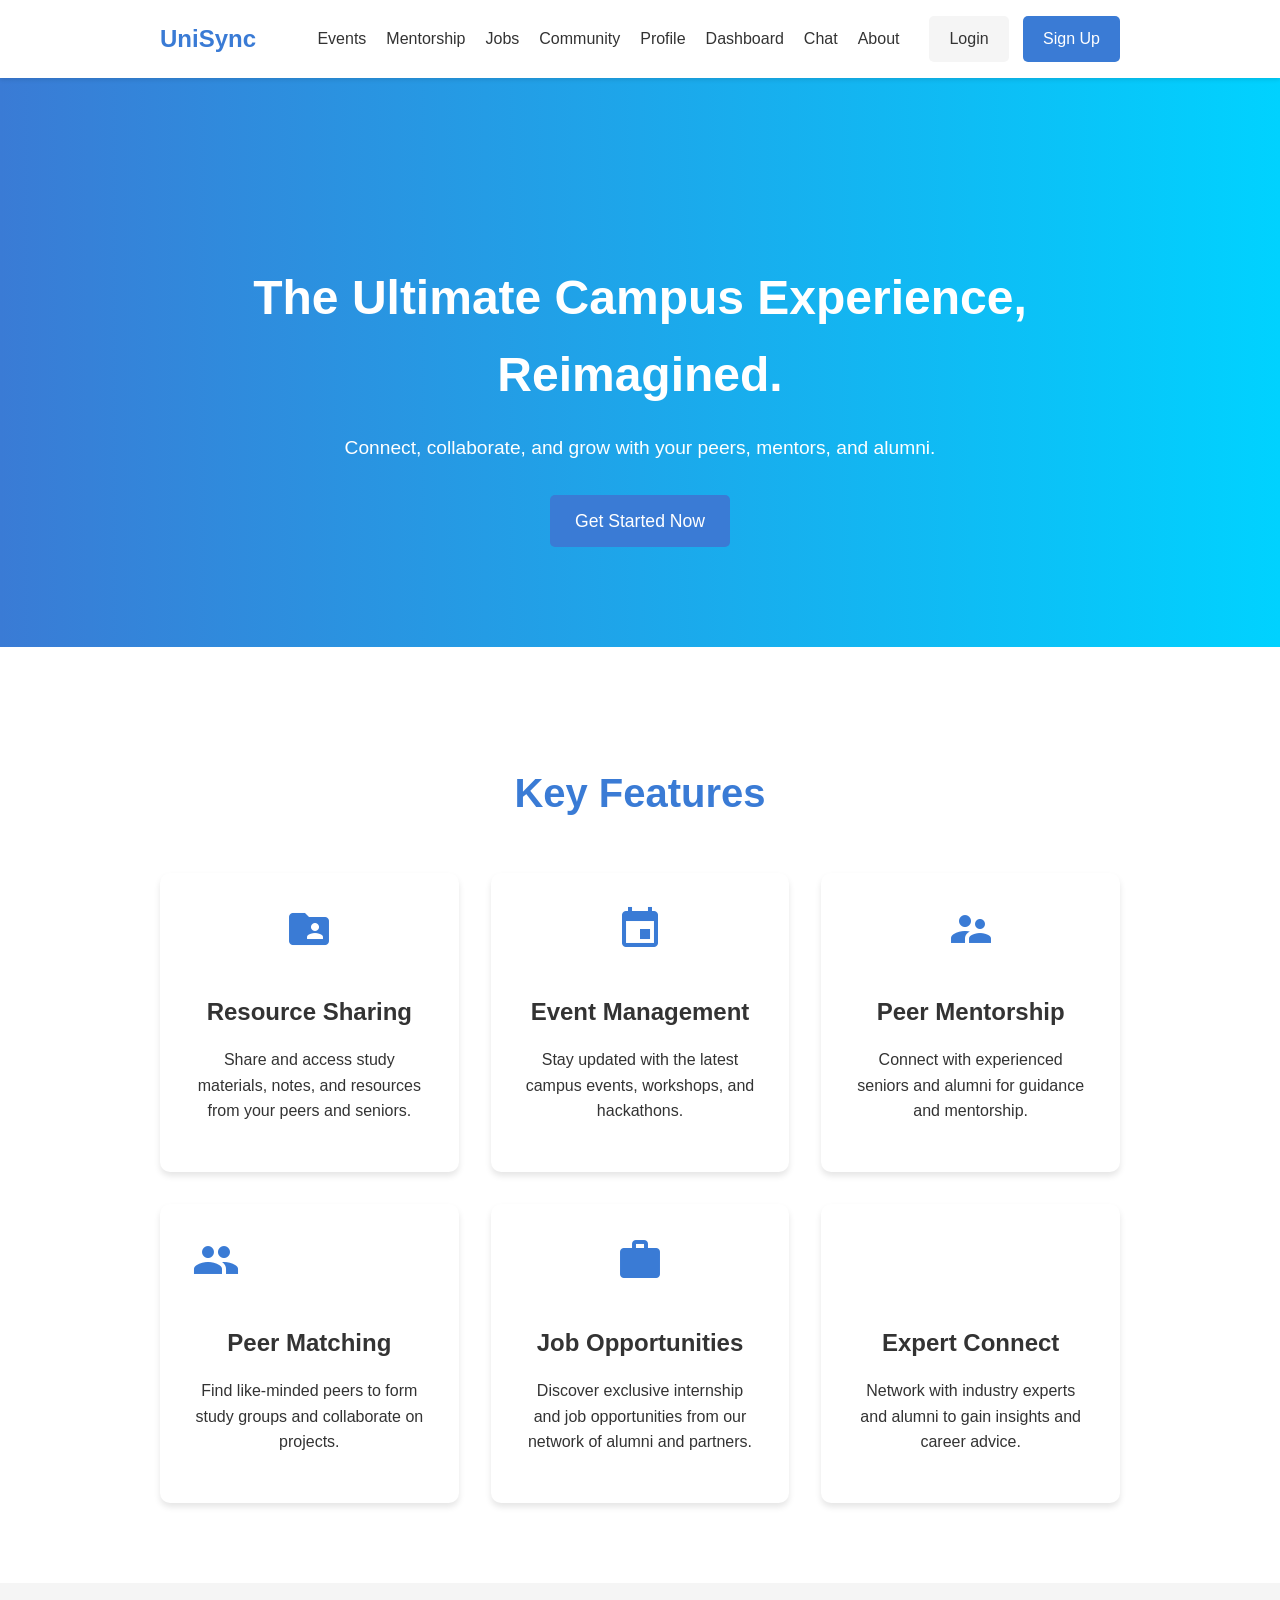
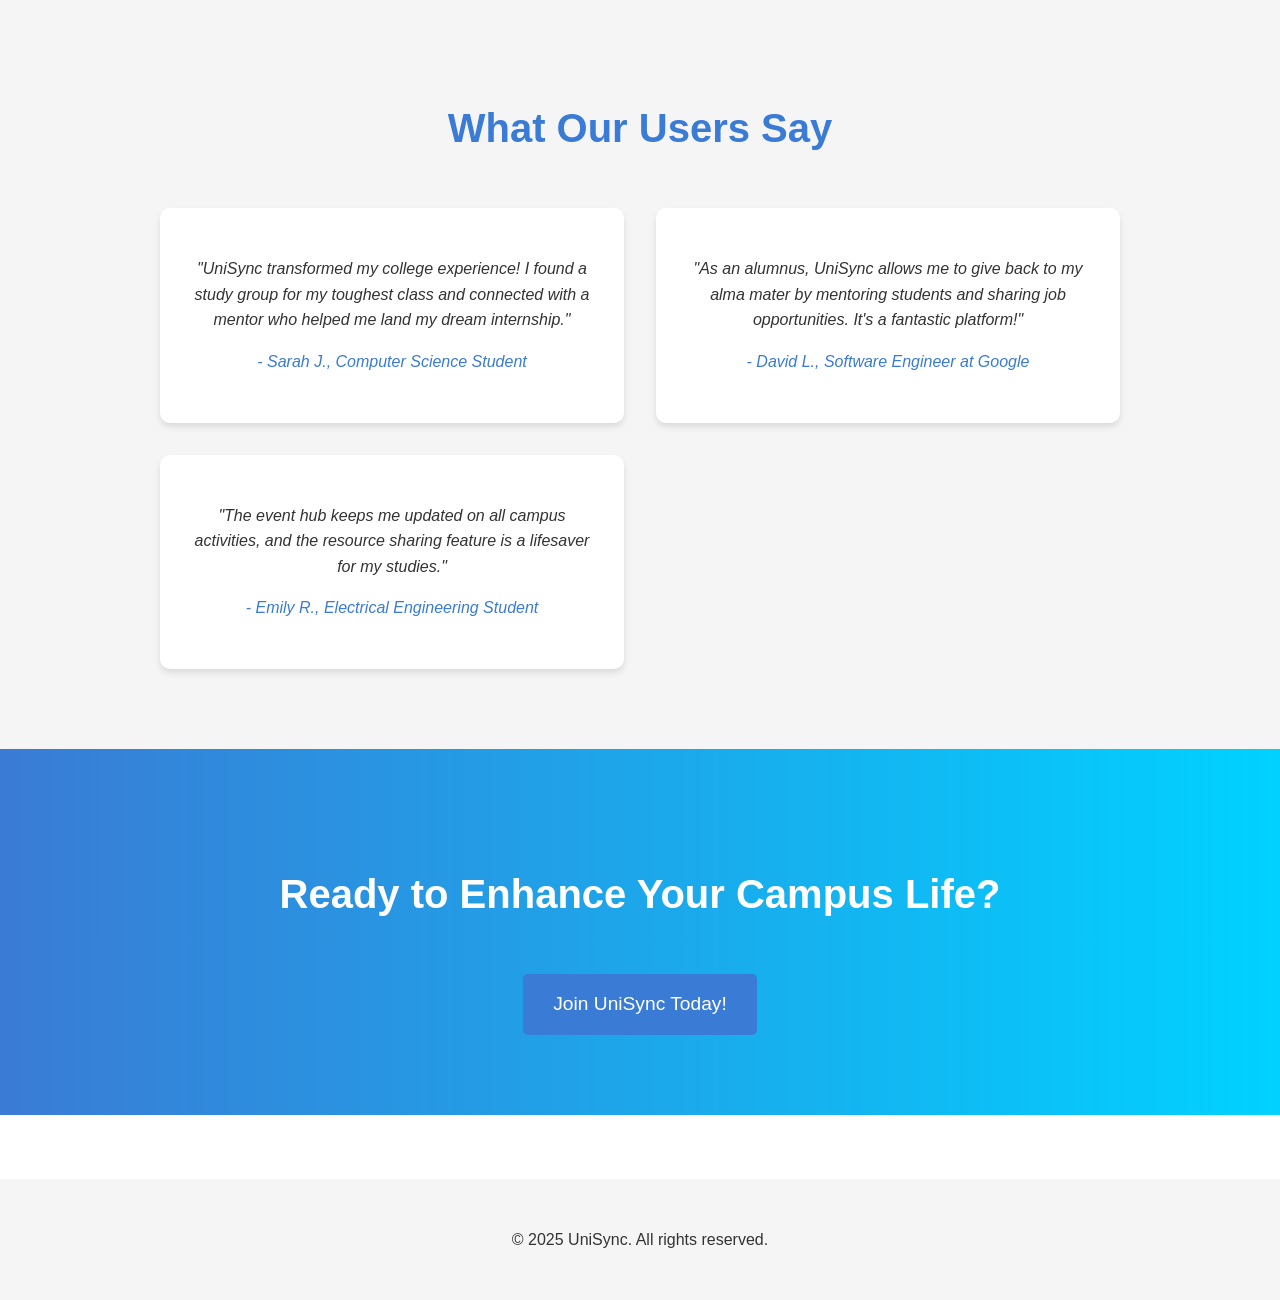
==== index.html @ 7d187633 "firstcommit" ====
<!DOCTYPE html>
<html lang="en">
<head>
    <meta charset="UTF-8">
    <meta name="viewport" content="width=device-width, initial-scale=1.0">
    <meta name="description" content="UniSync: Enhancing Student Experience - Connect, collaborate, and grow with your peers, mentors, and alumni.">
    <meta name="keywords" content="UniSync, student, mentor, collaboration, academic, resources, events, jobs, community, university, college">
    <title>UniSync - Your Campus Companion</title>
    <link rel="stylesheet" href="assets/css/style.css">
    <link href="https://fonts.googleapis.com/icon?family=Material+Icons" rel="stylesheet">
</head>
<body>
    <header>
        <nav>
            <div class="container">
                <a href="index.html" class="logo">UniSync</a>
                <div class="nav-right">
                    <div class="hamburger-menu">
                        <div class="line"></div>
                        <div class="line"></div>
                        <div class="line"></div>
                    </div>
                    <ul class="nav-links">
                        <li><a href="events.html">Events</a></li>
                        <li><a href="mentorship.html">Mentorship</a></li>
                        <li><a href="jobs.html">Jobs</a></li>
                        <li><a href="community.html">Community</a></li>
                        <li><a href="profile.html">Profile</a></li>
                        <li><a href="dashboard.html">Dashboard</a></li>
                        <li><a href="chat.html">Chat</a></li>
                        <li><a href="about.html">About</a></li>
                    </ul>
                    <div class="auth-buttons">
                        <a href="login.html" class="btn btn-secondary">Login</a>
                        <a href="signup.html" class="btn btn-primary">Sign Up</a>
                    </div>
                </div>
            </div>
        </nav>
    </header>

    <main>
        <section id="hero">
            <div class="container">
                <h1>The Ultimate Campus Experience, Reimagined.</h1>
                <p>Connect, collaborate, and grow with your peers, mentors, and alumni.</p>
                <a href="signup.html" class="btn btn-primary btn-hero">Get Started Now</a>
            </div>
        </section>

        <section id="features">
            <div class="container">
                <h2 class="section-title">Key Features</h2>
                <div class="features-grid">
                    <div class="feature-card">
                        <i class="material-icons">folder_shared</i>
                        <h3>Resource Sharing</h3>
                        <p>Share and access study materials, notes, and resources from your peers and seniors.</p>
                    </div>
                    <div class="feature-card">
                        <i class="material-icons">event</i>
                        <h3>Event Management</h3>
                        <p>Stay updated with the latest campus events, workshops, and hackathons.</p>
                    </div>
                    <div class="feature-card">
                        <i class="material-icons">supervisor_account</i>
                        <h3>Peer Mentorship</h3>
                        <p>Connect with experienced seniors and alumni for guidance and mentorship.</p>
                    </div>
                    <div class="feature-card">
                        <i class="material-icons">people_alt</i>
                        <h3>Peer Matching</h3>
                        <p>Find like-minded peers to form study groups and collaborate on projects.</p>
                    </div>
                    <div class="feature-card">
                        <i class="material-icons">work</i>
                        <h3>Job Opportunities</h3>
                        <p>Discover exclusive internship and job opportunities from our network of alumni and partners.</p>
                    </div>
                    <div class="feature-card">
                        <i class="material-icons">connect_without_contact</i>
                        <h3>Expert Connect</h3>
                        <p>Network with industry experts and alumni to gain insights and career advice.</p>
                    </div>
                </div>
            </div>
        </section>

        <section id="testimonials">
            <div class="container">
                <h2 class="section-title">What Our Users Say</h2>
                <div class="testimonial-grid">
                    <div class="testimonial-card">
                        <p>"UniSync transformed my college experience! I found a study group for my toughest class and connected with a mentor who helped me land my dream internship."</p>
                        <p class="testimonial-author">- Sarah J., Computer Science Student</p>
                    </div>
                    <div class="testimonial-card">
                        <p>"As an alumnus, UniSync allows me to give back to my alma mater by mentoring students and sharing job opportunities. It's a fantastic platform!"</p>
                        <p class="testimonial-author">- David L., Software Engineer at Google</p>
                    </div>
                    <div class="testimonial-card">
                        <p>"The event hub keeps me updated on all campus activities, and the resource sharing feature is a lifesaver for my studies."</p>
                        <p class="testimonial-author">- Emily R., Electrical Engineering Student</p>
                    </div>
                </div>
            </div>
        </section>

        <section id="cta">
            <div class="container">
                <h2 class="section-title">Ready to Enhance Your Campus Life?</h2>
                <a href="signup.html" class="btn btn-primary btn-large">Join UniSync Today!</a>
            </div>
        </section>
    </main>

    <footer>
        <div class="container">
            <p>&copy; 2025 UniSync. All rights reserved.</p>
        </div>
    </footer>

    <script src="assets/js/app.js"></script>
</body>
</html>
---- assets/css/style.css ----
:root {
    --primary-color: #3a7bd5;
    --secondary-color: #f5f5f5;
    --text-color: #333;
    --background-color: #fff;
    --container-width: 960px;
}

body {
    font-family: -apple-system, BlinkMacSystemFont, 'Segoe UI', Roboto, Oxygen, Ubuntu, Cantarell, 'Open Sans', 'Helvetica Neue', sans-serif;
    line-height: 1.6;
    color: var(--text-color);
    background-color: var(--background-color);
    margin: 0;
    padding: 0;
}

.container {
    width: var(--container-width);
    max-width: 100%;
    margin: 0 auto;
    padding: 0 20px;
}

header {
    background-color: var(--background-color);
    box-shadow: 0 2px 4px rgba(0,0,0,0.1);
    padding: 1rem 0;
    position: fixed;
    width: 100%;
    top: 0;
    z-index: 1000;
}

header .container {
    display: flex;
    justify-content: space-between;
    align-items: center;
}

.logo {
    font-size: 1.5rem;
    font-weight: bold;
    color: var(--primary-color);
    text-decoration: none;
}

.nav-right {
    display: flex;
    align-items: center;
}

.nav-links {
    list-style: none;
    margin: 0;
    padding: 0;
    display: flex;
}

.nav-links li {
    margin-left: 20px;
}

.nav-links a {
    text-decoration: none;
    color: var(--text-color);
    font-weight: 500;
    position: relative;
    padding-bottom: 5px;
    transition: color 0.3s ease;
}

.nav-links a::after {
    content: '';
    position: absolute;
    bottom: 0;
    left: 0;
    width: 0;
    height: 2px;
    background-color: var(--primary-color);
    transition: width 0.3s ease;
}

.nav-links a:hover::after, .nav-links a.active::after {
    width: 100%;
}

.nav-links a:hover, .nav-links a.active {
    color: var(--primary-color);
}

.auth-buttons {
    margin-left: 20px;
}

.auth-buttons .btn {
    margin-left: 10px;
}

.btn {
    padding: 10px 20px;
    border: none;
    border-radius: 5px;
    cursor: pointer;
    font-weight: 500;
    text-decoration: none;
    display: inline-block;
    transition: background-color 0.3s ease, color 0.3s ease;
}

.btn-primary {
    background-color: var(--primary-color);
    color: #fff;
}

.btn-primary:hover {
    background-color: #2a5a9a;
}

.btn-secondary {
    background-color: var(--secondary-color);
    color: var(--text-color);
}

.btn-secondary:hover {
    background-color: #e0e0e0;
}

#hero {
    background: linear-gradient(to right, #3a7bd5, #00d2ff);
    color: #fff;
    text-align: center;
    padding: 150px 0 100px;
    margin-top: 70px; /* To offset the fixed header */
}

#hero h1 {
    font-size: 3rem;
    margin-bottom: 1rem;
}

#hero p {
    font-size: 1.2rem;
    margin-bottom: 2rem;
}

.btn-hero {
    padding: 12px 25px;
    font-size: 1.1rem;
}

#features, #events, #mentorship, #jobs, #community, #profile, #dashboard, #chat, #about, #testimonials, #cta {
    padding: 80px 0;
}

.section-title {
    text-align: center;
    font-size: 2.5rem;
    margin-bottom: 3rem;
    color: var(--primary-color);
}

.features-grid {
    display: grid;
    grid-template-columns: repeat(auto-fit, minmax(250px, 1fr));
    gap: 2rem;
}

.feature-card {
    background-color: #fff;
    border-radius: 10px;
    padding: 2rem;
    text-align: center;
    box-shadow: 0 4px 6px rgba(0,0,0,0.1);
    transition: transform 0.3s ease, box-shadow 0.3s ease;
}

.feature-card:hover {
    transform: translateY(-5px);
    box-shadow: 0 6px 12px rgba(0,0,0,0.15);
}

.feature-card .material-icons {
    font-size: 3rem;
    color: var(--primary-color);
    margin-bottom: 1rem;
}

.feature-card h3 {
    font-size: 1.5rem;
    margin-bottom: 0.5rem;
}

.filter-bar {
    margin-bottom: 2rem;
    text-align: center;
}

.filter-bar label {
    font-weight: 500;
    margin-right: 10px;
}

.filter-bar select {
    padding: 8px 12px;
    border-radius: 5px;
    border: 1px solid #ccc;
}

.events-grid {
    display: grid;
    gap: 2rem;
}

.event-card {
    background-color: #fff;
    border-radius: 10px;
    display: flex;
    box-shadow: 0 4px 6px rgba(0,0,0,0.1);
    overflow: hidden;
    transition: transform 0.3s ease, box-shadow 0.3s ease;
}

.event-card:hover {
    transform: translateY(-5px);
    box-shadow: 0 6px 12px rgba(0,0,0,0.15);
}

.event-date {
    background-color: var(--primary-color);
    color: #fff;
    text-align: center;
    padding: 1.5rem;
    display: flex;
    flex-direction: column;
    justify-content: center;
    align-items: center;
}

.event-date .month {
    font-size: 1rem;
    font-weight: bold;
    text-transform: uppercase;
}

.event-date .day {
    font-size: 2.5rem;
    font-weight: bold;
}

.event-details {
    padding: 1.5rem;
}

.event-details h3 {
    font-size: 1.5rem;
    margin-top: 0;
    margin-bottom: 0.5rem;
}

.event-details .event-meta {
    font-size: 0.9rem;
    color: #777;
    margin-bottom: 1rem;
}

.event-details p {
    margin-bottom: 1rem;
}

.mentorship-grid {
    display: grid;
    grid-template-columns: repeat(auto-fit, minmax(300px, 1fr));
    gap: 2rem;
}

.mentor-card {
    background-color: #fff;
    border-radius: 10px;
    padding: 2rem;
    text-align: center;
    box-shadow: 0 4px 6px rgba(0,0,0,0.1);
    transition: transform 0.3s ease, box-shadow 0.3s ease;
}

.mentor-card:hover {
    transform: translateY(-5px);
    box-shadow: 0 6px 12px rgba(0,0,0,0.15);
}

.mentor-card img {
    width: 120px;
    height: 120px;
    border-radius: 50%;
    object-fit: cover;
    margin-bottom: 1rem;
}

.mentor-card h3 {
    font-size: 1.5rem;
    margin-bottom: 0.5rem;
}

.mentor-card .mentor-role {
    font-size: 1rem;
    font-weight: 500;
    color: var(--primary-color);
    margin-bottom: 1rem;
}

.mentor-card .mentor-bio {
    font-size: 0.9rem;
    color: #777;
    margin-bottom: 1rem;
}

.mentor-skills {
    display: flex;
    flex-wrap: wrap;
    justify-content: center;
    gap: 5px;
    margin-bottom: 1.5rem;
}

.mentor-skills span {
    background-color: var(--secondary-color);
    color: var(--primary-color);
    padding: 5px 15px;
    border-radius: 20px;
    font-size: 0.8rem;
    font-weight: 500;
}

.jobs-list {
    display: grid;
    gap: 1rem;
}

.job-item {
    background-color: #fff;
    border-radius: 10px;
    padding: 1.5rem;
    display: flex;
    justify-content: space-between;
    align-items: center;
    box-shadow: 0 4px 6px rgba(0,0,0,0.1);
    transition: transform 0.3s ease, box-shadow 0.3s ease;
}

.job-item:hover {
    transform: translateY(-5px);
    box-shadow: 0 6px 12px rgba(0,0,0,0.15);
}

.job-info h3 {
    font-size: 1.2rem;
    margin: 0;
}

.job-info .job-company {
    font-weight: 500;
    color: var(--primary-color);
}

.job-info .job-location {
    color: #777;
}

.job-description {
    background-color: #fafafa;
    padding: 1.5rem;
    border-radius: 0 0 10px 10px;
    display: none;
    margin-top: -10px;
    box-shadow: 0 4px 6px rgba(0,0,0,0.1) inset;
}

.job-description h4 {
    font-size: 1.2rem;
    color: var(--primary-color);
    margin-top: 0;
    margin-bottom: 1rem;
}

.job-description ul {
    list-style-position: inside;
    padding-left: 0;
}

.apply-btn {
    margin-top: 1rem;
}

#community {
    text-align: center;
}

#community p {
    font-size: 1.2rem;
    margin-bottom: 2rem;
}

.login-container {
    display: flex;
    justify-content: center;
    align-items: center;
    min-height: 100vh;
    background: linear-gradient(to right, #3a7bd5, #00d2ff);
    padding: 2rem 0;
}

.login-box {
    background-color: #fff;
    padding: 3rem;
    border-radius: 10px;
    box-shadow: 0 10px 20px rgba(0,0,0,0.2);
    text-align: center;
    width: 500px;
    max-width: 90%;
}

.login-box h2 {
    margin-top: 0;
    margin-bottom: 2rem;
    color: var(--primary-color);
}

.input-group {
    margin-bottom: 1.5rem;
    text-align: left;
}

.input-group label {
    display: block;
    margin-bottom: 0.5rem;
    font-weight: 500;
}

.input-group input, .input-group select {
    width: 100%;
    padding: 10px;
    border-radius: 5px;
    border: 1px solid #ccc;
}

.signup-link {
    margin-top: 2rem;
}

#profile .profile-header {
    display: flex;
    align-items: center;
    margin-bottom: 2rem;
}

#profile .profile-pic {
    width: 150px;
    height: 150px;
    border-radius: 50%;
    object-fit: cover;
    margin-right: 2rem;
}

#profile .profile-info h1 {
    margin: 0;
    font-size: 2.5rem;
}

#profile .profile-info p {
    font-size: 1.2rem;
    color: #777;
    margin: 0;
}

#profile .profile-details h2 {
    font-size: 2rem;
    color: var(--primary-color);
    margin-top: 2rem;
    margin-bottom: 1rem;
    border-bottom: 2px solid var(--primary-color);
    padding-bottom: 0.5rem;
}

#profile .interests-list {
    list-style: none;
    padding: 0;
    display: flex;
    flex-wrap: wrap;
}

#profile .interests-list li {
    background-color: var(--secondary-color);
    color: var(--primary-color);
    padding: 5px 15px;
    border-radius: 20px;
    margin-right: 10px;
    margin-bottom: 10px;
    font-weight: 500;
}

/* Community Page */
.community-grid {
    display: grid;
    grid-template-columns: repeat(auto-fit, minmax(300px, 1fr));
    gap: 2rem;
}

.community-card {
    background-color: #fff;
    border-radius: 10px;
    padding: 2rem;
    text-align: center;
    box-shadow: 0 4px 6px rgba(0,0,0,0.1);
    transition: transform 0.3s ease, box-shadow 0.3s ease;
}

.community-card:hover {
    transform: translateY(-5px);
    box-shadow: 0 6px 12px rgba(0,0,0,0.15);
}

.community-icon .material-icons {
    font-size: 3rem;
    color: var(--primary-color);
    margin-bottom: 1rem;
}

.community-details h3 {
    font-size: 1.5rem;
    margin-bottom: 0.5rem;
}

.community-details p {
    font-size: 0.9rem;
    color: #777;
    margin-bottom: 1rem;
}

.community-tags {
    display: flex;
    flex-wrap: wrap;
    justify-content: center;
    gap: 5px;
    margin-top: 1rem;
}

.community-tags span {
    background-color: var(--secondary-color);
    color: var(--primary-color);
    padding: 5px 10px;
    border-radius: 15px;
    font-size: 0.75rem;
}

/* Dashboard Page */
#dashboard .dashboard-grid {
    display: grid;
    grid-template-columns: 2fr 1fr;
    gap: 2rem;
}

#dashboard .dashboard-section {
    background-color: #fff;
    padding: 2rem;
    border-radius: 10px;
    box-shadow: 0 4px 6px rgba(0,0,0,0.1);
    margin-bottom: 2rem;
}

#dashboard .dashboard-section h3 {
    color: var(--primary-color);
    margin-top: 0;
    margin-bottom: 1.5rem;
    border-bottom: 2px solid var(--primary-color);
    padding-bottom: 0.5rem;
}

#dashboard .feed-post {
    margin-bottom: 1.5rem;
    padding-bottom: 1.5rem;
    border-bottom: 1px solid #eee;
}

#dashboard .feed-post:last-child {
    border-bottom: none;
    margin-bottom: 0;
    padding-bottom: 0;
}

#dashboard .feed-post h4 {
    margin-top: 0;
    margin-bottom: 0.5rem;
    font-size: 1.2rem;
}

#dashboard .feed-post .post-meta {
    font-size: 0.8rem;
    color: #777;
}

#dashboard .mentor-card {
    display: flex;
    align-items: center;
    margin-bottom: 1rem;
}

#dashboard .mentor-card img {
    width: 50px;
    height: 50px;
    border-radius: 50%;
    object-fit: cover;
    margin-right: 1rem;
}

#dashboard .mentor-card h4 {
    margin: 0;
    font-size: 1.1rem;
}

#dashboard .mentor-card p {
    margin: 0;
    font-size: 0.9rem;
    color: #777;
}

#dashboard .btn-small {
    padding: 5px 10px;
    font-size: 0.8rem;
}

#dashboard .event-list li {
    margin-bottom: 1rem;
}

#dashboard .event-list h4 {
    margin: 0;
    font-size: 1.1rem;
}

#dashboard .event-list p {
    margin: 0;
    font-size: 0.9rem;
    color: #777;
}

#dashboard .leaderboard-list li {
    margin-bottom: 0.5rem;
    font-weight: 500;
}

/* Chat Page */
#chat .chat-container {
    display: flex;
    height: 70vh;
    border: 1px solid #eee;
    border-radius: 10px;
    overflow: hidden;
    box-shadow: 0 4px 6px rgba(0,0,0,0.1);
}

#chat .chat-sidebar {
    width: 300px;
    border-right: 1px solid #eee;
    background-color: #f9f9f9;
    padding: 1.5rem;
    overflow-y: auto;
}

#chat .chat-sidebar h3 {
    margin-top: 0;
    color: var(--primary-color);
    border-bottom: 1px solid #eee;
    padding-bottom: 1rem;
    margin-bottom: 1.5rem;
}

#chat .conversation-list {
    list-style: none;
    padding: 0;
    margin: 0;
}

#chat .conversation-list li {
    display: flex;
    align-items: center;
    padding: 10px;
    border-radius: 5px;
    margin-bottom: 10px;
    cursor: pointer;
    transition: background-color 0.3s ease;
}

#chat .conversation-list li:hover, #chat .conversation-list li.active {
    background-color: var(--secondary-color);
}

#chat .conversation-list img {
    width: 40px;
    height: 40px;
    border-radius: 50%;
    object-fit: cover;
    margin-right: 10px;
}

#chat .conversation-info h4 {
    margin: 0;
    font-size: 1rem;
}

#chat .conversation-info p {
    margin: 0;
    font-size: 0.8rem;
    color: #777;
}

#chat .chat-main {
    flex-grow: 1;
    display: flex;
    flex-direction: column;
}

#chat .chat-header {
    display: flex;
    align-items: center;
    padding: 1rem 1.5rem;
    border-bottom: 1px solid #eee;
    background-color: #fff;
}

#chat .chat-header img {
    width: 40px;
    height: 40px;
    border-radius: 50%;
    object-fit: cover;
    margin-right: 10px;
}

#chat .chat-header h4 {
    margin: 0;
    font-size: 1.2rem;
}

#chat .chat-messages {
    flex-grow: 1;
    padding: 1.5rem;
    overflow-y: auto;
    background-color: #fdfdfd;
}

#chat .message {
    margin-bottom: 1rem;
    display: flex;
    flex-direction: column;
}

#chat .message p {
    background-color: var(--secondary-color);
    padding: 10px 15px;
    border-radius: 15px;
    max-width: 70%;
    margin: 0;
}

#chat .message.received p {
    background-color: #e0e0e0;
    align-self: flex-start;
}

#chat .message.sent p {
    background-color: var(--primary-color);
    color: #fff;
    align-self: flex-end;
}

#chat .message .timestamp {
    font-size: 0.7rem;
    color: #999;
    margin-top: 5px;
    align-self: flex-end;
}

#chat .message.received .timestamp {
    align-self: flex-start;
}

#chat .chat-input {
    display: flex;
    padding: 1rem 1.5rem;
    border-top: 1px solid #eee;
    background-color: #fff;
}

#chat .chat-input input {
    flex-grow: 1;
    padding: 10px;
    border: 1px solid #ccc;
    border-radius: 20px;
    margin-right: 10px;
}

#chat .chat-input button {
    border-radius: 20px;
}

/* About Page */
#about .about-intro {
    font-size: 1.1rem;
    text-align: center;
    margin-bottom: 3rem;
    max-width: 800px;
    margin-left: auto;
    margin-right: auto;
}

#about .team-section h3, #about .contact-section h3 {
    color: var(--primary-color);
    margin-bottom: 2rem;
    text-align: center;
}

#about .team-grid {
    display: grid;
    grid-template-columns: repeat(auto-fit, minmax(250px, 1fr));
    gap: 2rem;
    margin-bottom: 4rem;
}

#about .team-member-card {
    background-color: #fff;
    padding: 2rem;
    border-radius: 10px;
    box-shadow: 0 4px 6px rgba(0,0,0,0.1);
    text-align: center;
}

#about .team-member-card img {
    width: 120px;
    height: 120px;
    border-radius: 50%;
    object-fit: cover;
    margin-bottom: 1rem;
}

#about .team-member-card h4 {
    font-size: 1.5rem;
    margin-bottom: 0.5rem;
}

#about .team-member-card p {
    color: #777;
}

#about .contact-form {
    max-width: 600px;
    margin: 0 auto;
    background-color: #fff;
    padding: 3rem;
    border-radius: 10px;
    box-shadow: 0 4px 6px rgba(0,0,0,0.1);
}

#about .contact-form .input-group {
    margin-bottom: 1.5rem;
}

#about .contact-form label {
    display: block;
    margin-bottom: 0.5rem;
    font-weight: 500;
}

#about .contact-form input, #about .contact-form textarea {
    width: 100%;
    padding: 10px;
    border-radius: 5px;
    border: 1px solid #ccc;
}

#about .contact-form textarea {
    resize: vertical;
}

#about .contact-form button {
    width: 100%;
}

footer {
    background-color: var(--secondary-color);
    text-align: center;
    padding: 2rem 0;
    margin-top: 4rem;
}

/* Testimonials Section */
#testimonials {
    background-color: var(--secondary-color);
}

.testimonial-grid {
    display: grid;
    grid-template-columns: repeat(auto-fit, minmax(300px, 1fr));
    gap: 2rem;
}

.testimonial-card {
    background-color: #fff;
    padding: 2rem;
    border-radius: 10px;
    box-shadow: 0 4px 6px rgba(0,0,0,0.1);
    text-align: center;
}

.testimonial-card p {
    font-style: italic;
    margin-bottom: 1rem;
}

.testimonial-author {
    font-weight: 500;
    color: var(--primary-color);
}

/* CTA Section */
#cta {
    text-align: center;
    background: linear-gradient(to right, #3a7bd5, #00d2ff);
    color: #fff;
}

#cta .section-title {
    color: #fff;
}

#cta .btn-large {
    padding: 15px 30px;
    font-size: 1.2rem;
}

/* Responsive Design */
@media (max-width: 768px) {
    .nav-links {
        display: none;
    }

    .nav-right {
        width: 100%;
        justify-content: flex-end;
    }

    .auth-buttons {
        display: none; /* Hide login/signup buttons in mobile nav to save space */
    }

    .hamburger-menu {
        display: block;
        cursor: pointer;
    }

    .hamburger-menu .line {
        width: 25px;
        height: 3px;
        background-color: var(--text-color);
        margin: 5px 0;
    }

    .nav-links.active {
        display: flex;
        flex-direction: column;
        position: absolute;
        top: 70px;
        left: 0;
        background-color: #fff;
        width: 100%;
        padding: 1rem 0;
        box-shadow: 0 2px 4px rgba(0,0,0,0.1);
    }

    .nav-links.active li {
        margin: 10px 20px;
    }

    #hero h1 {
        font-size: 2.5rem;
    }

    .features-grid, .events-grid, .mentorship-grid, .jobs-list, .community-grid, .team-grid, .testimonial-grid {
        grid-template-columns: 1fr;
    }

    .event-card {
        flex-direction: column;
    }

    #profile .profile-header {
        flex-direction: column;
        text-align: center;
    }

    #profile .profile-pic {
        margin-right: 0;
        margin-bottom: 1rem;
    }

    #dashboard .dashboard-grid {
        grid-template-columns: 1fr;
    }

    #chat .chat-container {
        flex-direction: column;
        height: auto;
    }

    #chat .chat-sidebar {
        width: 100%;
        border-right: none;
        border-bottom: 1px solid #eee;
    }

    #chat .chat-main {
        height: 50vh;
    }
}
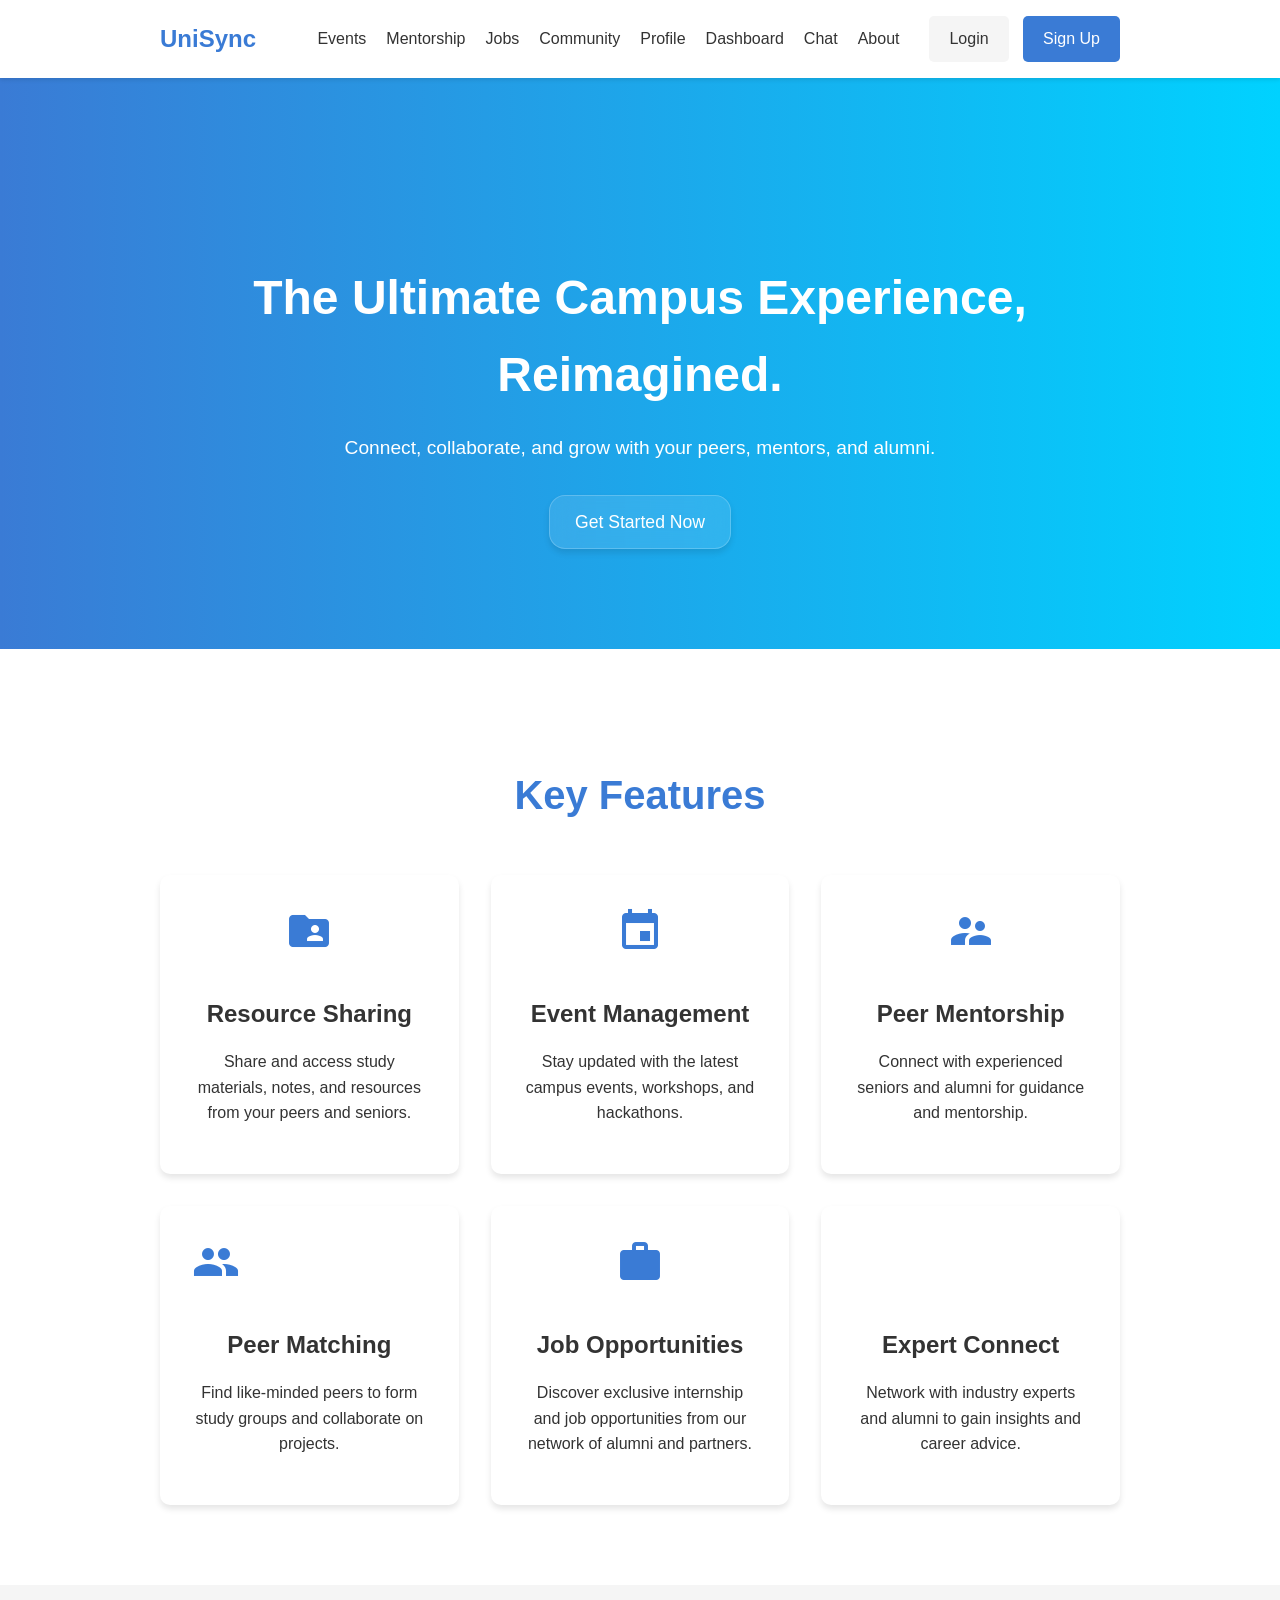
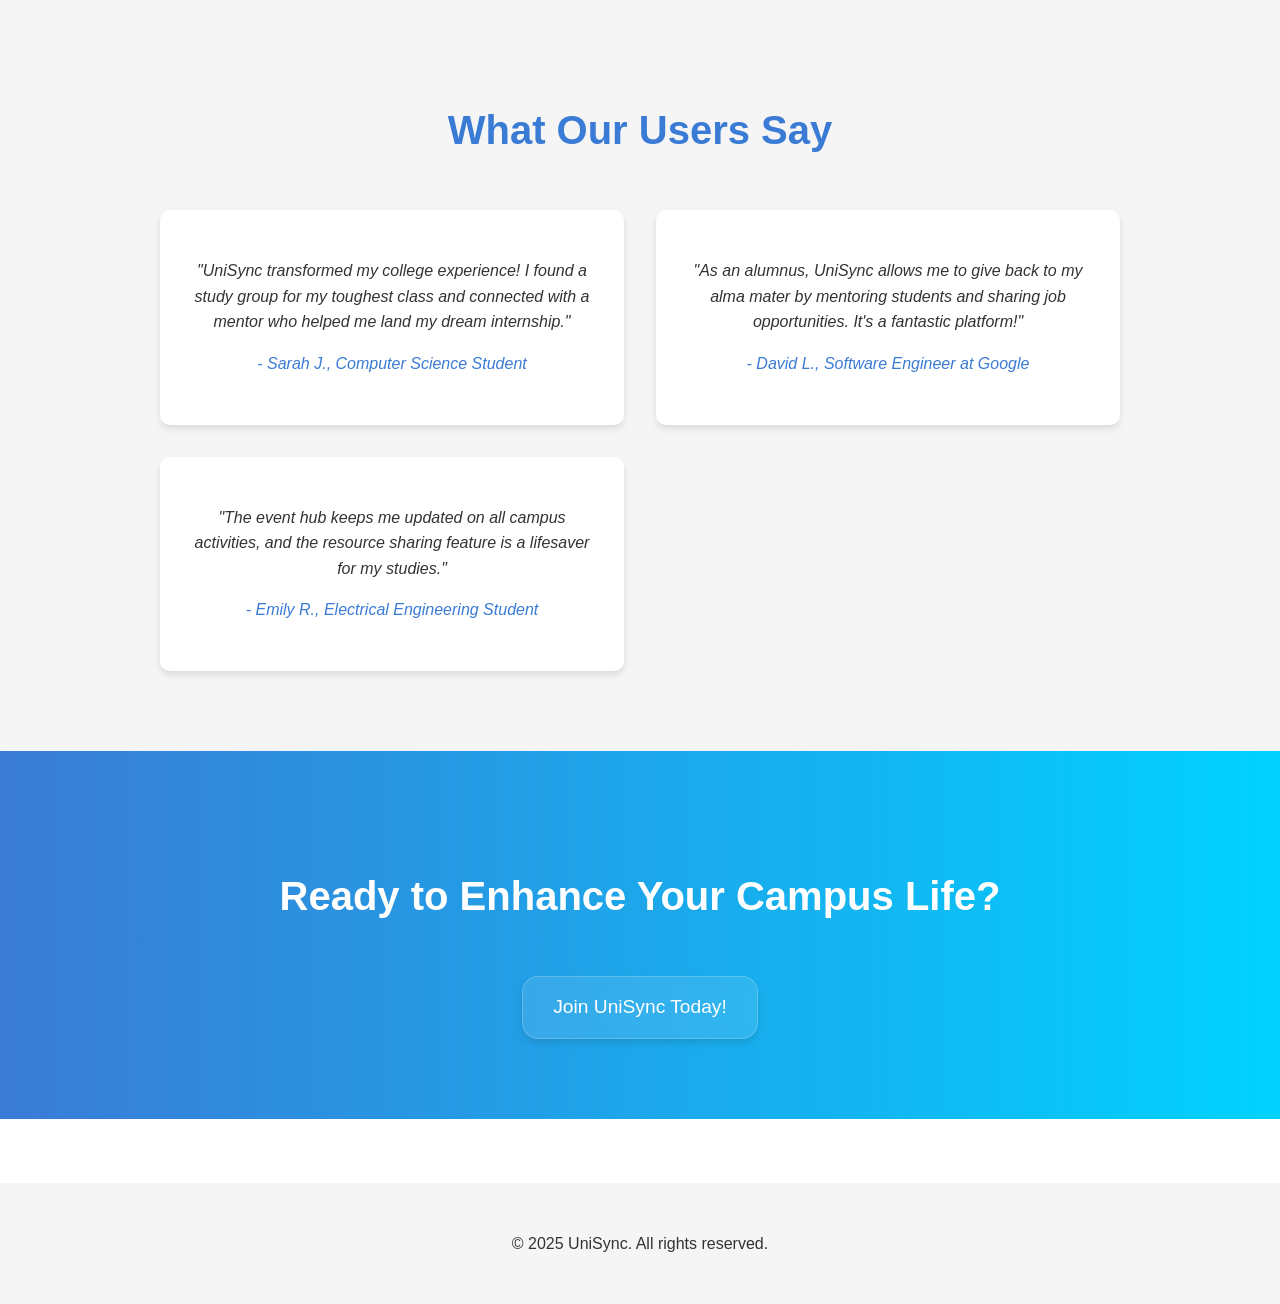
==== commit 2fbb1c58: "glassbuttons" ====
--- a/index.html
+++ b/index.html
@@ -44,7 +44,7 @@
             <div class="container">
                 <h1>The Ultimate Campus Experience, Reimagined.</h1>
                 <p>Connect, collaborate, and grow with your peers, mentors, and alumni.</p>
-                <a href="signup.html" class="btn btn-primary btn-hero">Get Started Now</a>
+                <a href="signup.html" class="btn btn-primary btn-hero glass-box">Get Started Now</a>
             </div>
         </section>
 
@@ -109,7 +109,7 @@
         <section id="cta">
             <div class="container">
                 <h2 class="section-title">Ready to Enhance Your Campus Life?</h2>
-                <a href="signup.html" class="btn btn-primary btn-large">Join UniSync Today!</a>
+                <a href="signup.html" class="btn btn-primary btn-large glass-box">Join UniSync Today!</a>
             </div>
         </section>
     </main>
--- a/assets/css/style.css
+++ b/assets/css/style.css
@@ -114,7 +114,7 @@
 }
 
 .btn-primary:hover {
-    background-color: #2a5a9a;
+    background-color: #6dabfd;
 }
 
 .btn-secondary {
@@ -125,7 +125,21 @@
 .btn-secondary:hover {
     background-color: #e0e0e0;
 }
-
+.glass-box {
+    /* 1. The semi-transparent background (the glass tint) */
+    background: rgba(255, 255, 255, 0.1);
+    /* 2. The blur effect on the background */
+    backdrop-filter: blur(15px); 
+    /* 3. The rounded corners */
+    border-radius: 1rem; /* 16px */   
+    /* 4. The subtle "edge" border */
+    border: 1px solid rgba(255, 255, 255, 0.2);  
+    /* 5. A shadow for depth */
+    box-shadow: 0 4px 6px rgba(0, 0, 0, 0.1);
+    /* Other styles for looks */
+    padding: 2rem;
+    color: white;
+}
 #hero {
     background: linear-gradient(to right, #3a7bd5, #00d2ff);
     color: #fff;
@@ -498,14 +512,88 @@
     font-weight: 500;
 }
 
+main.profile #profile .create-post-card .create-post-input-wrapper {
+    display: flex;
+    align-items: flex-start;
+    gap: 1rem;
+}
+
+main.profile #profile .profile-pic-small {
+    width: 3rem;  
+    height: 3rem;
+    border-radius: 9999px;
+    flex-shrink: 0;
+}
+
+main.profile #profile .create-post-textarea {
+    width: 100%;
+    min-height: 80px;
+    padding: 0.75rem;
+    border: 1px solid var(--border-light);
+    border-radius: var(--border-radius-lg);
+    font-family: 'Inter', sans-serif;
+    font-size: 1rem;
+    resize: vertical;
+    box-sizing: border-box; 
+}
+
+main.profile .create-post-textarea:focus {
+    outline: 2px solid var(--text-blue);
+    border-color: transparent;
+}
+
+main.profile .create-post-actions {
+    display: flex;
+    justify-content: flex-end;
+    margin-top: 1rem;
+}
+
+main.profile .my-posts-card .post-list {
+    list-style: none;
+    padding: 0;
+    margin: 0;
+}
+
+main.profile .post-item + .post-item {
+    margin-top: 1.5rem;
+    padding-top: 1.5rem;
+    border-top: 1px solid var(--border-light);
+}
+
+main.profile .post-header {
+    display: flex;
+    align-items: center;
+    gap: 1rem;
+    margin-bottom: 1rem;
+}
+
+main.profile .post-info h3 {
+    font-size: 1.125rem;
+    font-weight: 600;
+    margin: 0;
+    color: var(--text-primary);
+}
+
+main.profile .post-info .post-date {
+    font-size: 0.875rem;
+    color: var(--text-tertiary);
+}
+
+main.profile .post-content p {
+    color: var(--text-secondary);
+    line-height: 1.6;
+    margin: 0;
+    white-space: pre-wrap; 
+}
+
 /* Community Page */
-.community-grid {
+#community .community-grid {
     display: grid;
     grid-template-columns: repeat(auto-fit, minmax(300px, 1fr));
     gap: 2rem;
 }
 
-.community-card {
+#community .community-card {
     background-color: #fff;
     border-radius: 10px;
     padding: 2rem;
@@ -514,29 +602,29 @@
     transition: transform 0.3s ease, box-shadow 0.3s ease;
 }
 
-.community-card:hover {
+#community .community-card:hover {
     transform: translateY(-5px);
     box-shadow: 0 6px 12px rgba(0,0,0,0.15);
 }
 
-.community-icon .material-icons {
+#community .community-icon .material-icons {
     font-size: 3rem;
     color: var(--primary-color);
     margin-bottom: 1rem;
 }
 
-.community-details h3 {
+#community .community-details h3 {
     font-size: 1.5rem;
     margin-bottom: 0.5rem;
 }
 
-.community-details p {
+#community .community-details p {
     font-size: 0.9rem;
     color: #777;
     margin-bottom: 1rem;
 }
 
-.community-tags {
+#community .community-tags {
     display: flex;
     flex-wrap: wrap;
     justify-content: center;
@@ -544,7 +632,7 @@
     margin-top: 1rem;
 }
 
-.community-tags span {
+#community .community-tags span {
     background-color: var(--secondary-color);
     color: var(--primary-color);
     padding: 5px 10px;
@@ -552,19 +640,141 @@
     font-size: 0.75rem;
 }
 
-/* Dashboard Page */
+#community .btn.btn-primary {
+            display: inline-block;
+            text-decoration: none;
+            background-color: var(--primary-color);
+            color: #fff;
+            padding: 10px 16px;
+            border-radius: 6px;
+            font-weight: 600;
+            text-align: center;
+            cursor: pointer;
+            border: none;
+            transition: background-color 0.2s;
+            
+            /* This is new/adjusted to fit the centered card */
+            margin-top: 1rem; 
+        }
+        
+#community .btn.btn-primary:hover {
+            background-color: #0056b3;
+        }
+
+#community .filter-hidden {
+            display: none;
+        }
+
+#community .community-threads {
+            max-width: 800px;
+            margin: 40px auto; 
+            background-color: #ffffff;
+            border-radius: 8px;
+            box-shadow: 0 4px 12px rgba(0, 0, 0, 0.1);
+            overflow: hidden; 
+        }
+
+#community .filter-bar {
+            padding: 15px 25px;
+            background-color: #f9f9f9;
+            border-bottom: 1px solid #e0e0e0;
+            display: flex;
+            align-items: center;
+            gap: 10px; 
+        }
+
+#community .filter-bar label {
+            font-weight: 500;
+            color: #555;
+        }
+
+#community .filter-bar select {
+            padding: 8px 12px;
+            border-radius: 6px;
+            border: 1px solid #ccc;
+            font-size: 0.9rem;
+            background-color: #fff;
+        }
+        
+#community .thread-list {
+            padding: 0;
+            margin: 0;
+        }
+
+#community .thread-item {
+            padding: 20px 25px;
+            border-bottom: 1px solid #e0e0e0;
+        }
+        
+#community .thread-item:last-child {
+            border-bottom: none;
+        }
+        
+
+#community .thread-item:hover {
+            background-color: #fafcff;
+        }
+
+#community .thread-item h4 {
+            font-size: 1.1rem; 
+            font-weight: 600;
+            color: #007bff; 
+            margin: 0 0 8px 0;
+        }
+
+#community .thread-item .thread-meta {
+            font-size: 0.85rem; 
+            color: #666;
+            margin: 0 0 10px 0;
+        }
+
+#community .thread-item p {
+            font-size: 0.95rem; 
+            color: #444;
+            line-height: 1.5;
+            margin: 0;
+        }
+        
+#community .thread-item {
+            display: flex !important;
+            flex-direction: column !important;
+        }
+
+#community .filter-hidden {
+            display: none !important; 
+        }
+
+/*Dashboard Page*/
+#dashboard {
+    padding: 80px 0;
+}
+
+#dashboard .section-title {
+    text-align: center; 
+    margin-bottom: 2rem;
+}
+
 #dashboard .dashboard-grid {
     display: grid;
-    grid-template-columns: 2fr 1fr;
+    grid-template-columns: repeat(auto-fit, minmax(350px, 1fr));
     gap: 2rem;
+    grid-template-columns: repeat(auto-fit, minmax(350px, 1fr));
 }
 
 #dashboard .dashboard-section {
     background-color: #fff;
+    border-radius: 10px;
+    box-shadow: 0 4px 12px rgba(0, 0, 0, 0.05);
     padding: 2rem;
-    border-radius: 10px;
-    box-shadow: 0 4px 6px rgba(0,0,0,0.1);
-    margin-bottom: 2rem;
+    display: flex;
+    flex-direction: column;
+    transition: transform 0.3s ease, box-shadow 0.3s ease;
+    margin-bottom: 0; 
+}
+
+#dashboard .dashboard-section:hover {
+    transform: translateY(-5px);
+    box-shadow: 0 6px 16px rgba(0, 0, 0, 0.08);
 }
 
 #dashboard .dashboard-section h3 {
@@ -573,80 +783,325 @@
     margin-bottom: 1.5rem;
     border-bottom: 2px solid var(--primary-color);
     padding-bottom: 0.5rem;
-}
-
-#dashboard .feed-post {
+    font-size: 1.4rem; 
+}
+
+.widget-header {
+    display: flex;
+    justify-content: space-between;
+    align-items: center;
     margin-bottom: 1.5rem;
-    padding-bottom: 1.5rem;
-    border-bottom: 1px solid #eee;
-}
-
-#dashboard .feed-post:last-child {
+}
+
+.widget-header h3 {
+    margin-bottom: 0;
     border-bottom: none;
-    margin-bottom: 0;
     padding-bottom: 0;
 }
 
-#dashboard .feed-post h4 {
+.h4-margin-top {
+    margin-top: 1.5rem;
+}
+
+/* Widget-Specific Styles*/
+/* --- Welcome Widget --- */
+.welcome-widget h3 {
+    font-size: 1.8rem;
+    color: var(--text-color);
+    border-bottom: none;
+    padding-bottom: 0;
+    margin-bottom: 0.5rem;
+}
+.welcome-widget .subtitle {
+    font-size: 1.1rem;
+    color: #555;
     margin-top: 0;
+}
+.quick-actions {
+    display: flex;
+    gap: 1rem;
+    flex-wrap: wrap;
+    margin-top: 1.5rem;
+}
+.quick-actions .btn {
+    display: flex;
+    align-items: center;
+    gap: 0.5rem; 
+}
+.quick-actions .btn .badge {
+    background-color: #e74c3c;
+    color: white;
+    border-radius: 50%;
+    padding: 2px 8px;
+    font-size: 0.8rem;
+    margin-left: 0.25rem;
+}
+
+/* --- Schedule Widget --- */
+.schedule-list {
+    display: flex;
+    flex-direction: column;
+    gap: 0.5rem;
+}
+.schedule-item {
+    display: flex;
+    justify-content: space-between;
+    align-items: center;
+    padding: 1rem;
+    border-radius: 8px;
+    transition: background-color 0.2s ease;
+}
+.schedule-item:hover {
+    background-color: #f9f9f9;
+}
+.schedule-item.suggested {
+    background-color: #fffaf0;
+    border-left: 4px solid #ffc107;
+}
+.schedule-info h4 {
+    margin: 0;
+    font-size: 1.1rem;
+    font-weight: 500;
+}
+.schedule-info p {
+    margin: 0;
+    font-size: 0.9rem;
+    color: #777;
+}
+.schedule-tag {
+    font-size: 0.8rem;
+    font-weight: 600;
+    padding: 0.25rem 0.75rem;
+    border-radius: 15px;
+    white-space: nowrap;
+}
+.schedule-tag.registered { background-color: #d4edda; color: #155724; }
+.schedule-tag.suggested { background-color: #fff3cd; color: #856404; }
+.schedule-tag.deadline { background-color: #f8d7da; color: #721c24; }
+
+/*Widget 3: Suggested */
+.suggested-widget .material-icons {
+    font-size: 1.5rem; 
+    color: #3a7bd5;
+    margin-top: 0.5rem;
+    display: inline-block;   
+    vertical-align: middle; 
+    margin-right: 0.5rem;    
+    margin-bottom: 0.25rem; 
+}
+
+.suggested-widget h4 {
+    margin: 0 0 0.25rem 0;
+    font-size: 1.2rem;
+    font-weight: 600;
+    border: none; 
+    padding: 0;
+    color: #333; 
+    transition: color 0.1s ease-out; 
+    cursor: pointer; 
+    display: inline-block;  
+    vertical-align: middle;  
+    margin-top: 0.5rem; 
+    margin-bottom: 0.5rem;   
+}
+.suggested-widget p {
+    margin: 0 0 0.75rem 0;
+    font-size: 0.9rem;
+    color: #777;
+    line-height: 1.4;
+    transition: color 0.1s ease-out;
+    margin-top: 0.5rem;
     margin-bottom: 0.5rem;
-    font-size: 1.2rem;
-}
-
-#dashboard .feed-post .post-meta {
-    font-size: 0.8rem;
-    color: #777;
-}
-
-#dashboard .mentor-card {
-    display: flex;
-    align-items: center;
-    margin-bottom: 1rem;
-}
-
-#dashboard .mentor-card img {
-    width: 50px;
-    height: 50px;
+}
+.suggested-widget .community-suggestion-item {
+    padding: 1rem;
+    border-radius: 8px;
+    margin-bottom: 0.8rem; 
+    transition: background-color 0.2s ease-out;
+}
+
+.suggested-widget .community-suggestion-item:hover {
+    background-color: #f9f9f9; 
+}
+
+.suggested-widget .btn {
+    margin-bottom: 1.5rem; 
+    margin-top: 0.5rem;
+}
+
+/* Widget 4: Mentoring */
+.mentor-scroll {
+    display: flex;
+    overflow-x: auto;
+    gap: 1.5rem;
+    padding: 0.5rem 0.25rem 1rem 0.25rem;
+}
+.mentor-card-small {
+    text-align: center;
+    min-width: 100px;
+    display: flex;
+    flex-direction: column;
+    align-items: center;
+}
+.mentor-card-small img {
+    width: 60px;
+    height: 60px;
+    border-radius: 50%;
+    margin-bottom: 0.5rem;
+    object-fit: cover;
+}
+.mentor-card-small h5 {
+    margin: 0 0 0.5rem 0;
+    font-size: 0.9rem;
+    font-weight: 500;
+}
+.recent-messages .message-preview {
+    display: flex;
+    gap: 1rem;
+    align-items: center;
+    padding: 0.75rem;
+    border-radius: 8px;
+    text-decoration: none;
+    color: var(--text-color);
+    transition: background-color 0.2s ease;
+}
+.recent-messages .message-preview:hover {
+    background-color: #f9f9f9;
+}
+.recent-messages .message-preview img {
+    width: 40px;
+    height: 40px;
     border-radius: 50%;
     object-fit: cover;
-    margin-right: 1rem;
-}
-
-#dashboard .mentor-card h4 {
+}
+.recent-messages .message-info h5 {
+    margin: 0;
+    font-weight: 600;
+    font-size: 1rem;
+}
+.recent-messages .message-info p {
+    margin: 0;
+    font-size: 0.9rem;
+    color: #555;
+    white-space: nowrap;
+    overflow: hidden;
+    text-overflow: ellipsis;
+    max-width: 250px;
+}
+
+/* --- Career Hub Widget --- */
+.job-recommendation {
+    display: flex;
+    justify-content: space-between;
+    align-items: center;
+    padding: 1rem;
+    border-radius: 8px;
+    transition: background-color 0.2s ease;
+}
+.career-widget-header h3 {
+    flex-grow: 1; 
+    border-bottom: 2px solid var(--primary-color);
+    padding-bottom: 0.5rem;
+    margin-right: 1.5rem; 
+}
+.job-recommendation:hover {
+    background-color: #f9f9f9;
+}
+.job-recommendation .job-info h4 {
     margin: 0;
     font-size: 1.1rem;
-}
-
-#dashboard .mentor-card p {
+    font-weight: 500;
+}
+.job-recommendation .job-info p {
     margin: 0;
     font-size: 0.9rem;
     color: #777;
 }
 
-#dashboard .btn-small {
-    padding: 5px 10px;
-    font-size: 0.8rem;
-}
-
-#dashboard .event-list li {
-    margin-bottom: 1rem;
-}
-
-#dashboard .event-list h4 {
-    margin: 0;
-    font-size: 1.1rem;
-}
-
-#dashboard .event-list p {
-    margin: 0;
+/* --- Progress Widget --- */
+.progress-widget {
+    text-align: center;
+}
+.progress-widget h3{
+    text-align: left;
+}
+.progress-widget .rank {
+    font-size: 1.2rem;
+    color: #555;
+    margin: 0;
+}
+.progress-widget .rank strong {
+    color: var(--primary-color);
+    font-size: 1.6rem;
+}
+.progress-widget p {
+    margin-top: 0.25rem;
+}
+.progress-bar {
+    width: 100%;
+    background-color: #e0e0e0;
+    border-radius: 10px;
+    height: 10px;
+    overflow: hidden;
+    margin: 1rem 0 0.5rem 0;
+}
+.progress-bar-inner {
+    height: 100%;
+    background-color: var(--primary-color);
+    border-radius: 10px;
+}
+.progress-text {
     font-size: 0.9rem;
     color: #777;
 }
-
-#dashboard .leaderboard-list li {
-    margin-bottom: 0.5rem;
-    font-weight: 500;
-}
+.recent-badges {
+    margin-top: 1.5rem;
+}
+.badge-icon {
+    font-size: 2.5rem;
+    color: #f1c40f; 
+    margin: 0 0.5rem;
+    opacity: 0.8;
+}
+.badge-icon:nth-child(2) {
+    color: #c0c0c0; 
+}
+.badge-icon:nth-child(3) {
+    color: #cd7f32; 
+}
+
+/*Responsive Styles*/
+@media (max-width: 768px) {
+    #dashboard .dashboard-grid {
+        grid-template-columns: 1fr;
+    }
+
+    #dashboard .section-title {
+        text-align: center;
+    }
+
+    .welcome-widget h3 {
+        font-size: 1.5rem;
+    }
+    .welcome-widget .subtitle {
+        font-size: 1rem;
+    }
+    .quick-actions {
+        flex-direction: column;
+    }
+    .quick-actions .btn {
+        justify-content: center;
+    }
+
+    .tabs {
+        flex-wrap: wrap;
+    }
+    .tab-btn {
+        flex-grow: 1;
+        text-align: center;
+    }
+}
+
 
 /* Chat Page */
 #chat .chat-container {
@@ -820,7 +1275,8 @@
 
 #about .team-grid {
     display: grid;
-    grid-template-columns: repeat(auto-fit, minmax(250px, 1fr));
+    grid-template-columns: repeat(4, 1fr);
+    justify-content: center;
     gap: 2rem;
     margin-bottom: 4rem;
 }
@@ -842,12 +1298,14 @@
 }
 
 #about .team-member-card h4 {
-    font-size: 1.5rem;
+    font-size: 1.1rem;
     margin-bottom: 0.5rem;
 }
 
-#about .team-member-card p {
-    color: #777;
+#about .team-member-card:hover:hover {
+      transform: translateY(-5px) scale(1.02); 
+      box-shadow: 0 10px 20px rgba(66, 66, 66, 0.15);
+       
 }
 
 #about .contact-form {
@@ -883,6 +1341,166 @@
 #about .contact-form button {
     width: 100%;
 }
+
+/*Profile page*/
+main.profile {
+    max-width: 896px;
+    margin: 2rem auto;
+    padding: 0 1rem;
+}
+
+main.profile .card {
+    background-color: var(--card-bg, #ffffff);
+    box-shadow: var(--shadow);
+    border-radius: var(--border-radius-xl, 0.75rem);
+    overflow: hidden;
+    margin-bottom: 1.5rem;
+}
+
+main.profile .card-content {
+    padding: 1.5rem;
+}
+@media (min-width: 640px) {
+    main.profile .card-content {
+        padding: 2rem;
+    }
+}
+
+main.profile #profile .profile-banner img {
+    height: 7rem;
+    width: 100%;
+    object-fit: cover;
+}
+
+main.profile #profile .profile-header-flex {
+    display: flex;
+    flex-wrap: wrap;
+    align-items: center;
+    justify-content: flex-start;
+}
+    
+main.profile #profile .profile-pic-wrapper {
+    position: relative;
+    width: auto; 
+    max-width: 7rem;
+}
+
+main.profile #profile .profile-pic {
+    height: 7rem;
+    width: 7rem;
+    border-radius: 9999px;
+    border: 4px solid var(--card-bg, #ffffff);
+    margin-top: -5rem;
+    box-shadow: var(--shadow);
+}
+
+main.profile #profile .profile-headline {
+    margin-left: 1.25rem;
+}
+
+main.profile #profile .profile-headline h1 {
+    font-size: 1.75rem;
+    font-weight: 700;
+    color: var(--text-primary, #1f2937);
+    margin: 0;
+}
+    
+main.profile #profile .profile-headline p {
+    font-size: 1rem;
+    color: var(--text-secondary, #4b5563);
+    margin: 0.25rem 0 0 0;
+}
+
+main.profile #profile .profile-contact {
+    display: flex;
+    align-items: center;
+    flex-wrap: wrap;
+    gap: 1rem;
+    margin-top: 0.5rem;
+    color: var(--text-tertiary, #6b7280);
+}
+
+main.profile #profile .profile-contact-item {
+    display: flex;
+    align-items: center;
+    gap: 0.25rem;
+}
+
+main.profile .card-title {
+    font-size: 1.5rem;
+    font-weight: 700;
+    color: var(--text-primary, #11182c);
+    margin: 0 0 1rem 0;
+}
+
+main.profile .about-text {
+    color: var(--text-secondary, #4b5563);
+    line-height: 1.6;
+}
+
+main.profile .list-container {
+    list-style: none;
+    padding: 0;
+    margin: 0;
+}
+    
+main.profile .list-item {
+    display: flex;
+    gap: 1rem;
+}
+
+main.profile .list-item + .list-item {
+    margin-top: 1.5rem;
+    padding-top: 1.5rem;
+    border-top: 1px solid var(--border-light, #e5e7eb);
+}
+    
+main.profile .item-logo {
+    width: 3.5rem;
+    height: 3.5rem;
+    border-radius: var(--border-radius-lg, 0.5rem);
+    object-fit: cover;
+    flex-shrink: 0;
+}
+
+main.profile .item-details h3 {
+    font-size: 1.125rem;
+    font-weight: 600;
+    margin: 0;
+}
+main.profile .item-details .item-subtitle {
+    font-size: 1rem;
+    color: var(--text-secondary, #4b5563);
+    margin: 0.1rem 0;
+}
+main.profile .item-details .item-date {
+    font-size: 0.875rem;
+    color: var(--text-tertiary, #6b7280);
+    margin: 0.1rem 0;
+}
+main.profile .item-details .item-description {
+    color: var(--text-secondary, #4b5563);
+    margin-top: 0.5rem;
+}
+
+main.profile .skills-container {
+    display: flex;
+    flex-wrap: wrap;
+    gap: 0.5rem;
+}
+
+main.profile .skill-pill {
+    display: inline-block;
+    background-color: #e0f2fe;
+    color: #0c4a6e;
+    border: 1px solid #bae6fd;
+    padding: 4px 12px;
+    border-radius: 9999px;
+    font-size: 0.875rem;
+    font-weight: 500;
+}
+
+
 
 footer {
     background-color: var(--secondary-color);
@@ -1019,4 +1637,4 @@
     #chat .chat-main {
         height: 50vh;
     }
-}+}
